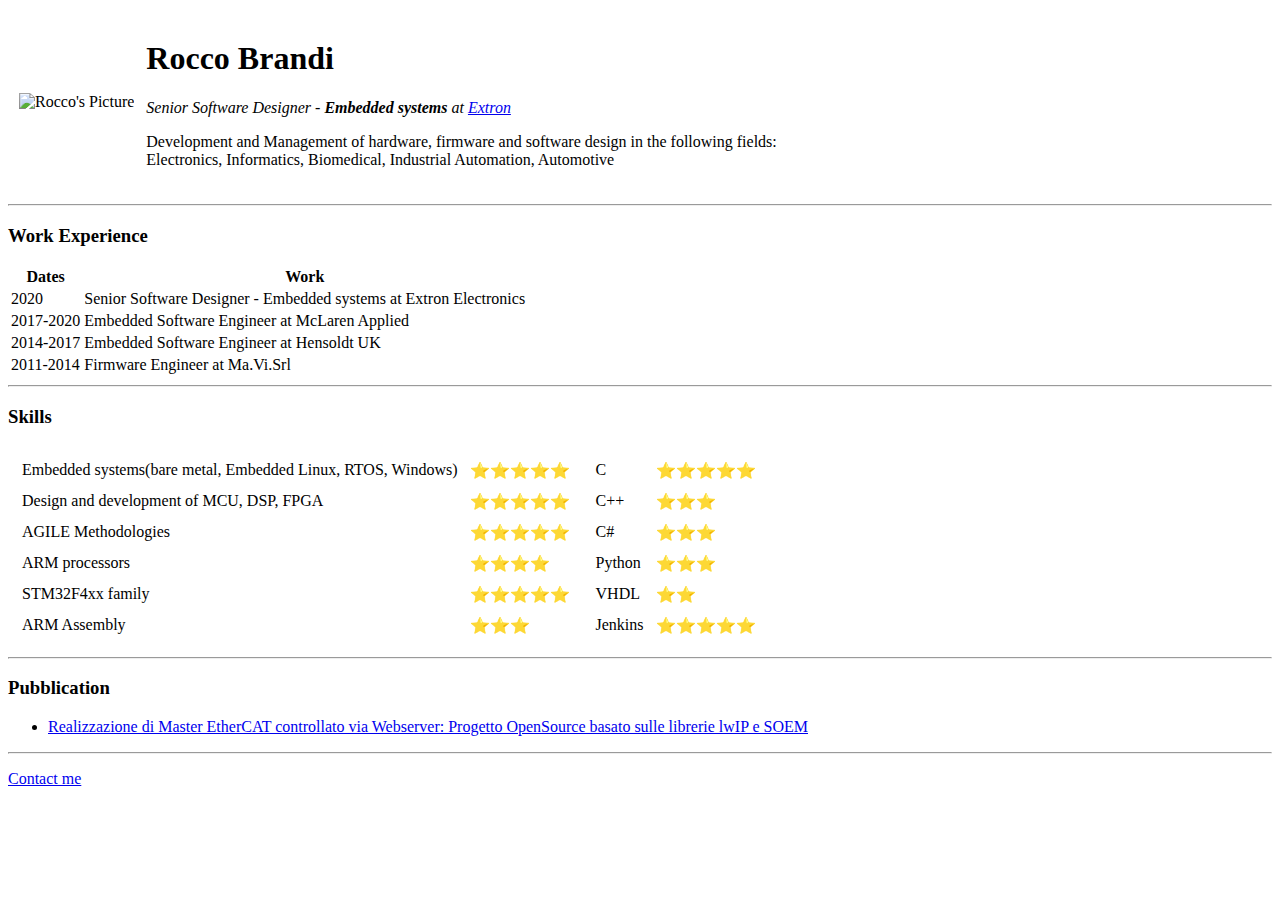
==== index.html @ 7bde96f4 "Update index.html" ====
<!DOCTYPE html>
<html lang="en">
    <head>
        <meta charset="UTF-8">
        <title>Rocco's Personal Site</title>
    </head>
    <body>
        <table cellspacing="10">
            <tr>
                <td><img src="blob/main/images/images/rocco-brandi.png" alt="Rocco's Picture" width="250" height="250"></td>
                <td><h1>Rocco Brandi</h1>
                    <p><em>Senior Software Designer - <strong>Embedded systems</strong> at
                        <a href="https://www.extron.com">Extron</a></em></p>
                    <p>Development and Management of hardware, firmware and software design in the following fields:<br>
                        Electronics, Informatics, Biomedical, Industrial Automation, Automotive</p></td>
            </tr>
        </table>
        <hr>
        <h3>Work Experience</h3>
        <table>
            <thead>
                <tr>
                    <th>Dates</th>
                    <th>Work</th>
                </tr>
            </thead>
            <tbody>
                <tr>
                    <td>2020</td>
                    <td>Senior Software Designer - Embedded systems at Extron Electronics</td>
                </tr>
                 <tr>
                    <td>2017-2020</td>
                    <td>Embedded Software Engineer at McLaren Applied</td>
                </tr>
                <tr>
                    <td>2014-2017</td>
                    <td>Embedded Software Engineer at Hensoldt UK</td>
                </tr>
                <tr>
                    <td>2011-2014</td>
                    <td>Firmware Engineer at Ma.Vi.Srl</td>
                </tr>
            </tbody>
        </table>

        <hr>
        <h3>Skills</h3>
        <table>
            <tr>
                <td>
                    <table cellspacing="10">
                        <tr>
                            <td>Embedded systems(bare metal, Embedded Linux, RTOS, Windows)</td>
                            <td>⭐⭐⭐⭐⭐</td>
                        </tr>
                        <tr>
                            <td>Design and development of MCU, DSP, FPGA </td>
                            <td>⭐⭐⭐⭐⭐</td>
                        </tr>
                        <tr>
                            <td>AGILE Methodologies</td>
                            <td>⭐⭐⭐⭐⭐</td>
                        </tr>
                        <tr>
                            <td>ARM processors</td>
                            <td>⭐⭐⭐⭐</td>
                        </tr>
                        <tr>
                            <td> STM32F4xx family</td>
                            <td>⭐⭐⭐⭐⭐</td>
                        </tr>
                        <tr>
                            <td>ARM Assembly</td>
                            <td>⭐⭐⭐</td>
                        </tr>
                    </table>
                </td>
                <td>
                    <table cellspacing="10">
                        <tr>
                            <td>C</td>
                            <td>⭐⭐⭐⭐⭐</td>
                        </tr>
                        <tr>
                            <td>C++</td>
                            <td>⭐⭐⭐</td>
                        </tr>
                        <tr>
                            <td>C#</td>
                            <td>⭐⭐⭐</td>
                        </tr>
                        <tr>
                            <td>Python</td>
                            <td>⭐⭐⭐</td>
                        </tr>
                        <tr>
                            <td>VHDL</td>
                            <td>⭐⭐</td>
                        </tr>
                        <tr>
                            <td>Jenkins</td>
                            <td>⭐⭐⭐⭐⭐</td>
                        </tr>
                    </table>
                </td>

            </tr>
        </table>
        <hr>
        <h3>Pubblication</h3>
        <ul>
            <li><a href="https://www.amazon.co.uk/Realizzazione-Master-EtherCAT-controllato-Webserver/dp/3639763076/ref=sr_1_1?qid=1637697821&refinements=p_27%3ARocco+Brandi&s=books&sr=1-1">Realizzazione di Master EtherCAT controllato via Webserver: Progetto OpenSource basato sulle librerie lwIP e SOEM</a> </li>
        </ul>
        <hr>
        <!--<h3>Hobbies</h3>
        <ol>
            <li>Music</li>
            <li><a href="books.html">Reading</a> </li>
            <li>Motorsport</li>
        </ol>
        <hr>-->
        <p><a href="contacts.html">Contact me</a> </p>
    </body>
</html>
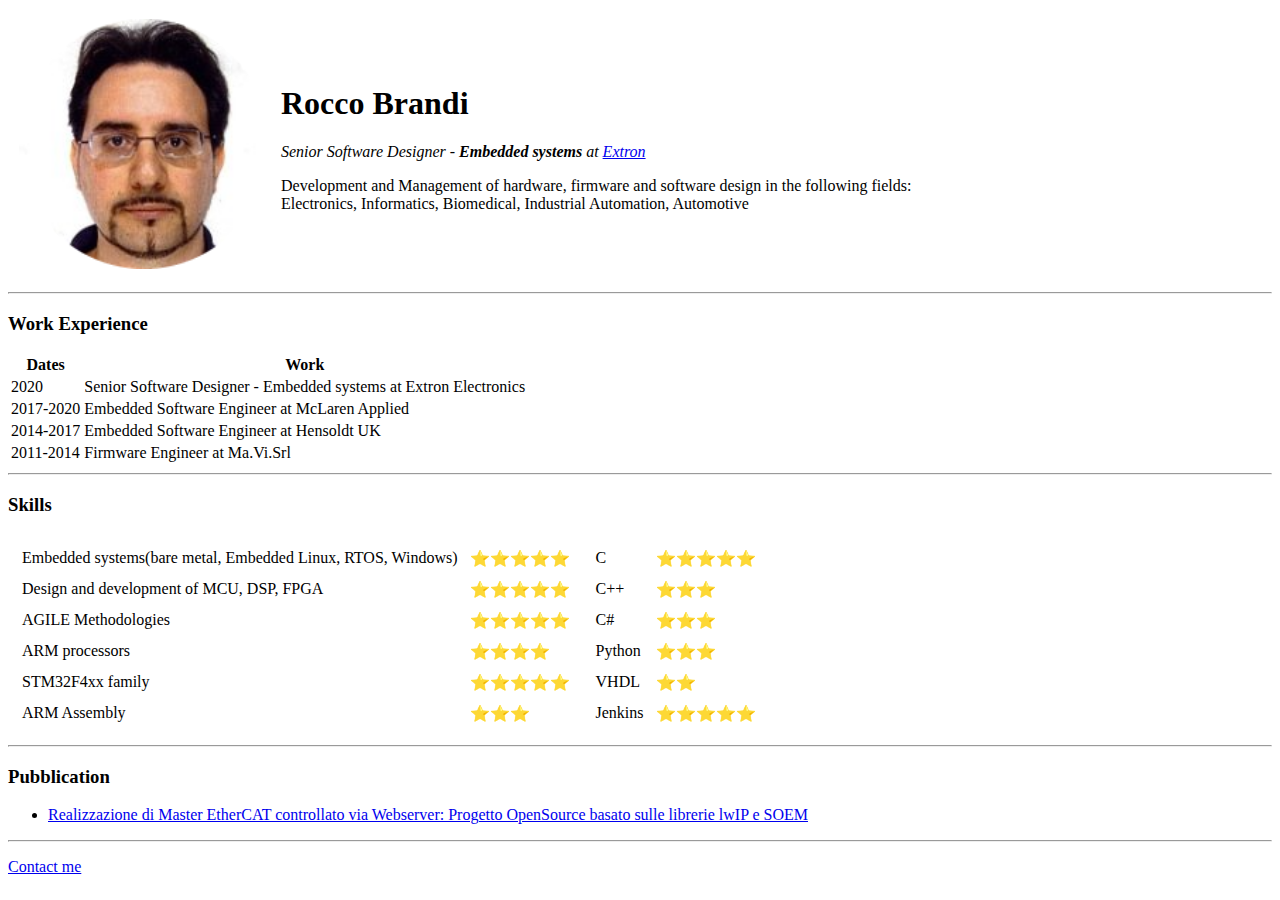
==== commit c7888304: "Update index.html" ====
--- a/index.html
+++ b/index.html
@@ -7,7 +7,7 @@
     <body>
         <table cellspacing="10">
             <tr>
-                <td><img src="blob/main/images/images/rocco-brandi.png" alt="Rocco's Picture" width="250" height="250"></td>
+                <td><img src="images/rocco-brandi.png" alt="Rocco's Picture" width="250" height="250"></td>
                 <td><h1>Rocco Brandi</h1>
                     <p><em>Senior Software Designer - <strong>Embedded systems</strong> at
                         <a href="https://www.extron.com">Extron</a></em></p>
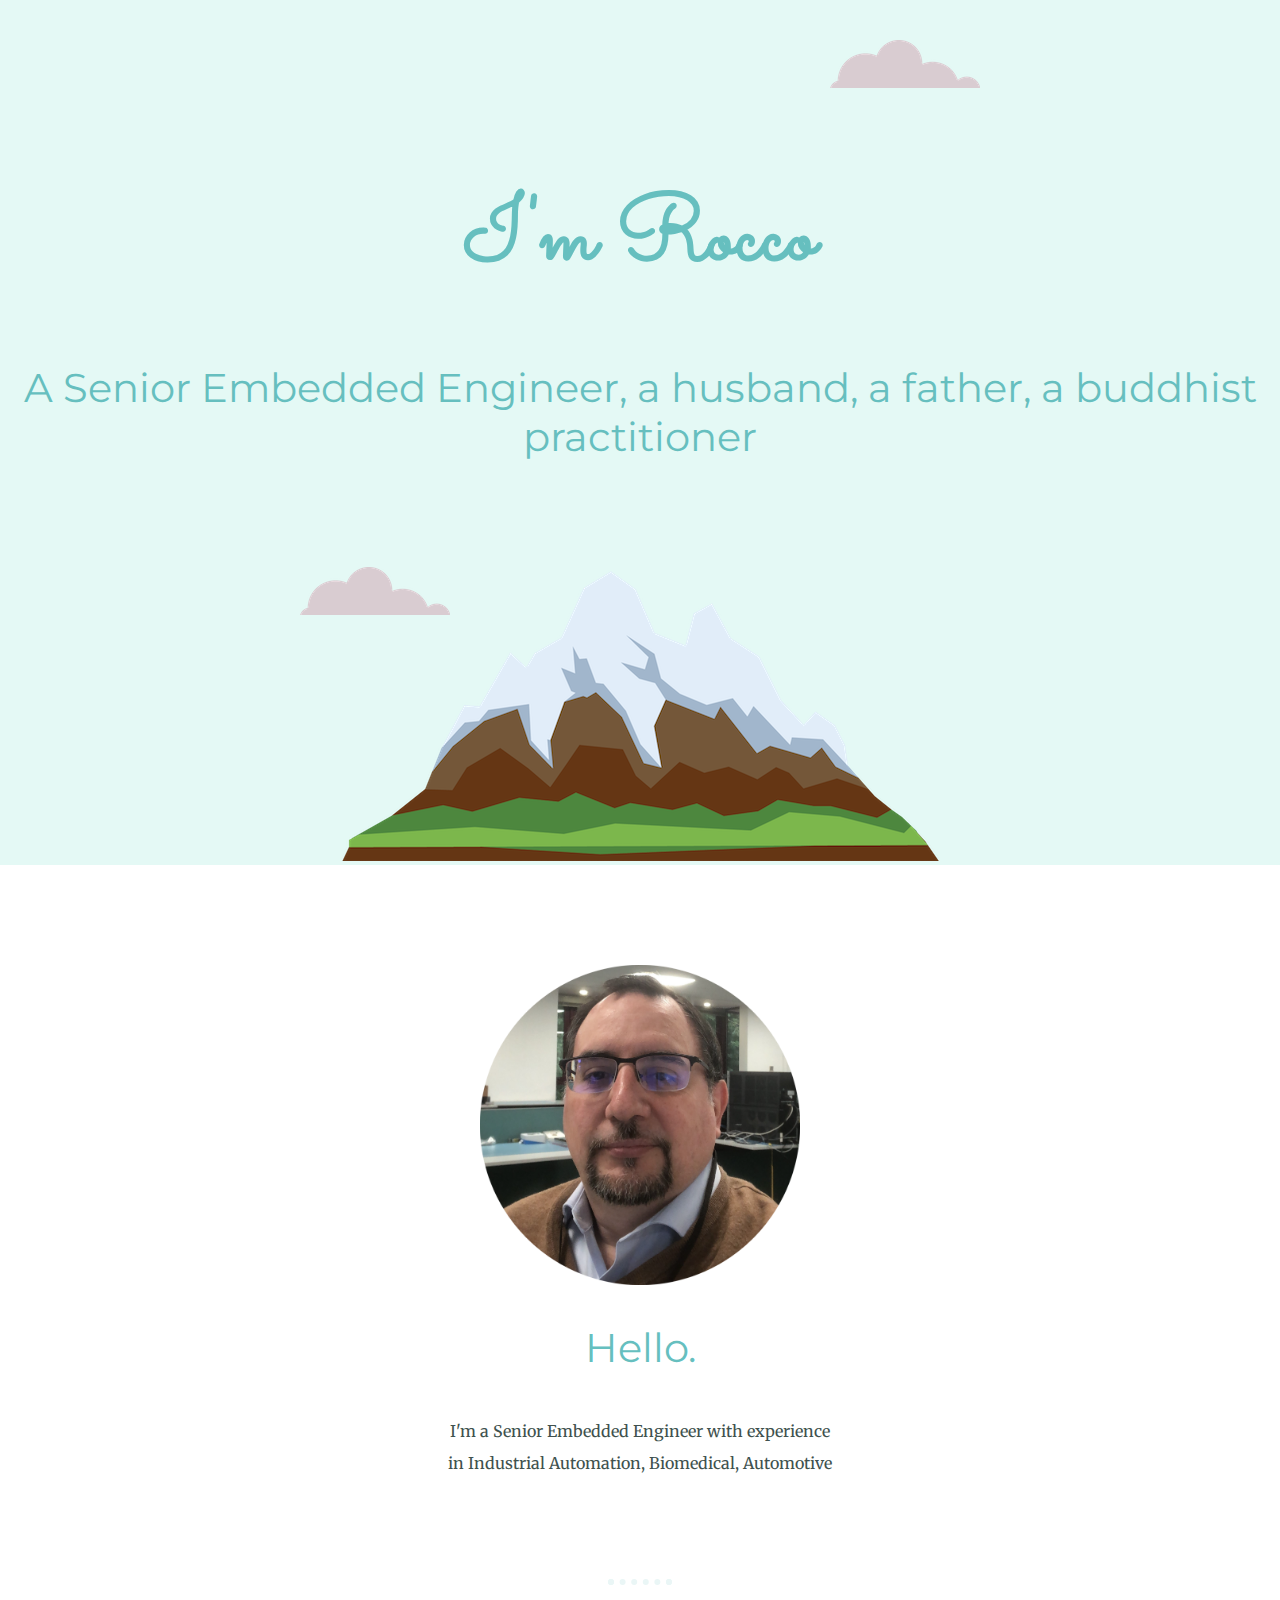
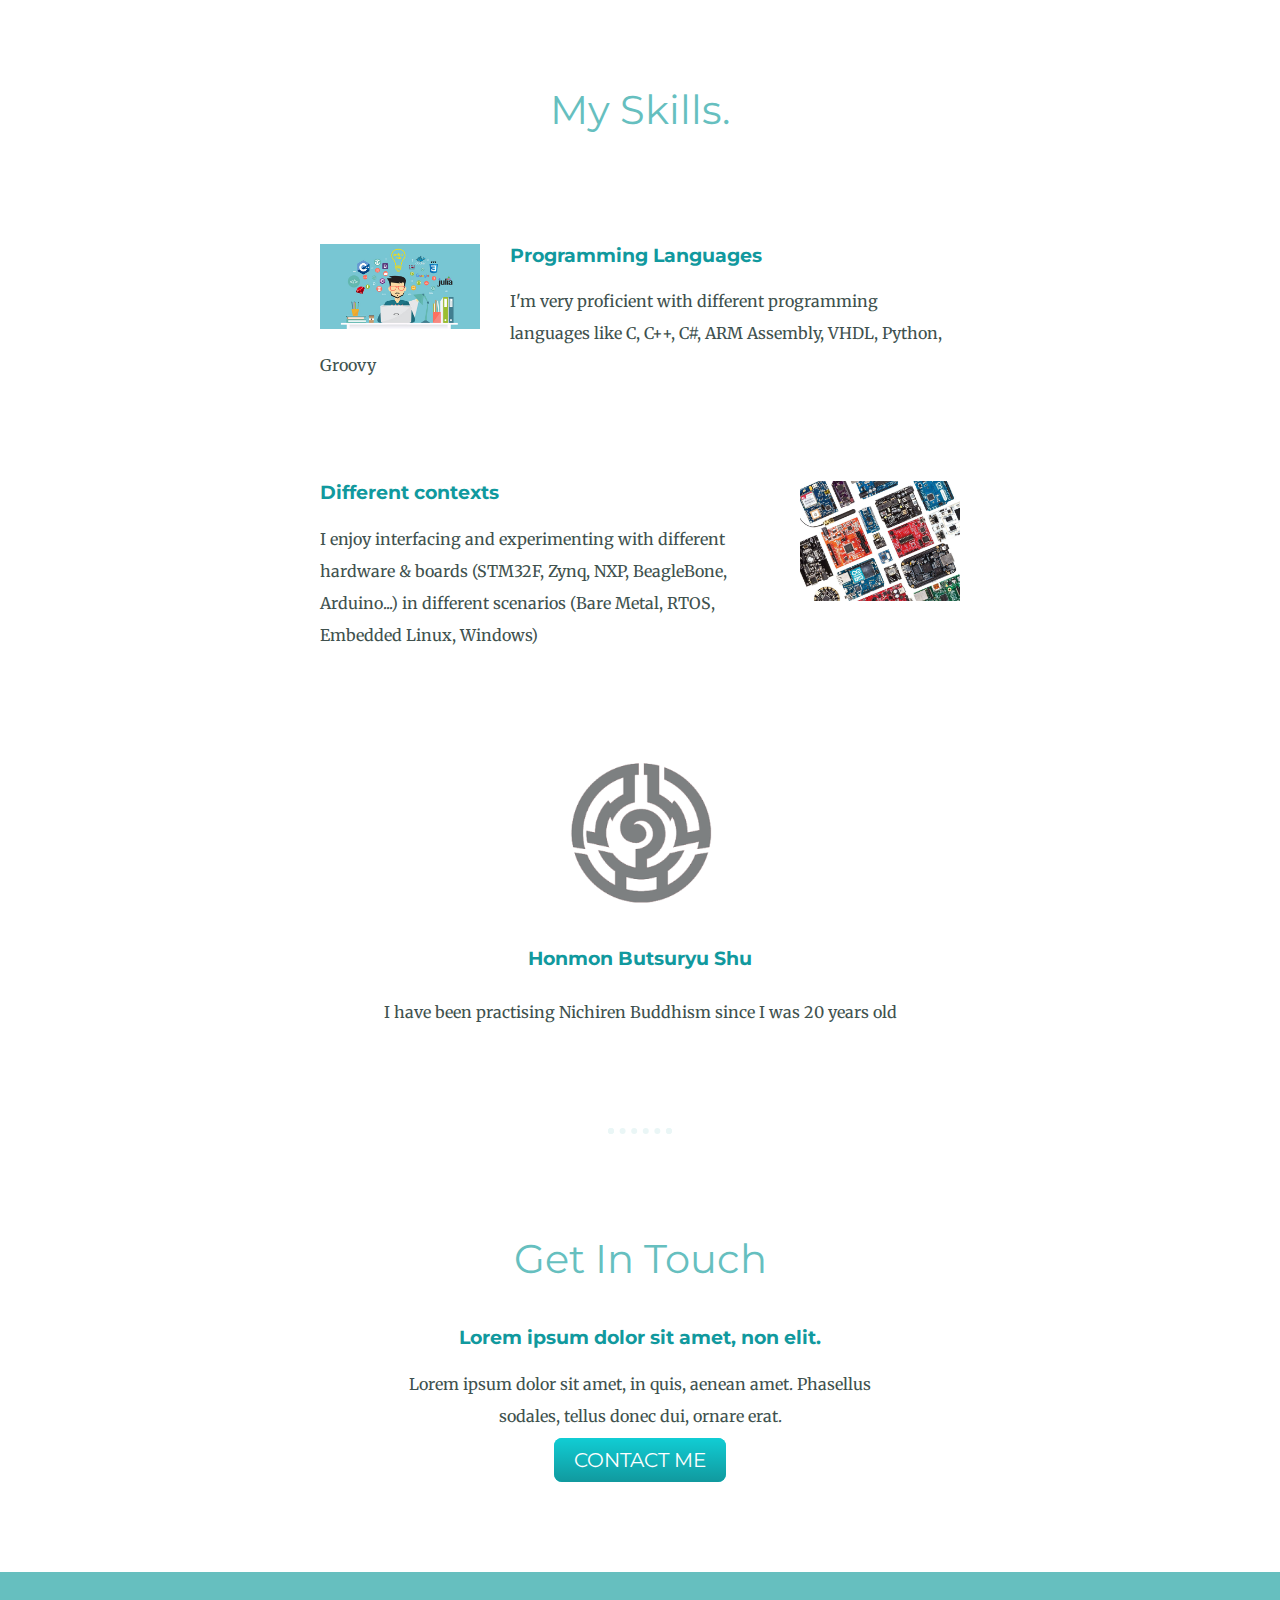
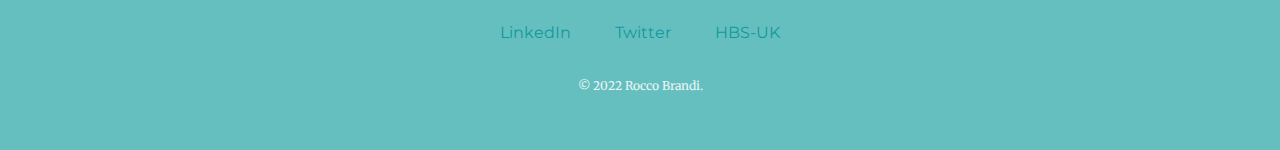
==== commit a6a58bc9: "new version" ====
--- a/index.html
+++ b/index.html
@@ -1,125 +1,65 @@
 <!DOCTYPE html>
 <html lang="en">
-    <head>
-        <meta charset="UTF-8">
-        <title>Rocco's Personal Site</title>
-    </head>
-    <body>
-        <table cellspacing="10">
-            <tr>
-                <td><img src="images/rocco-brandi.png" alt="Rocco's Picture" width="250" height="250"></td>
-                <td><h1>Rocco Brandi</h1>
-                    <p><em>Senior Software Designer - <strong>Embedded systems</strong> at
-                        <a href="https://www.extron.com">Extron</a></em></p>
-                    <p>Development and Management of hardware, firmware and software design in the following fields:<br>
-                        Electronics, Informatics, Biomedical, Industrial Automation, Automotive</p></td>
-            </tr>
-        </table>
-        <hr>
-        <h3>Work Experience</h3>
-        <table>
-            <thead>
-                <tr>
-                    <th>Dates</th>
-                    <th>Work</th>
-                </tr>
-            </thead>
-            <tbody>
-                <tr>
-                    <td>2020</td>
-                    <td>Senior Software Designer - Embedded systems at Extron Electronics</td>
-                </tr>
-                 <tr>
-                    <td>2017-2020</td>
-                    <td>Embedded Software Engineer at McLaren Applied</td>
-                </tr>
-                <tr>
-                    <td>2014-2017</td>
-                    <td>Embedded Software Engineer at Hensoldt UK</td>
-                </tr>
-                <tr>
-                    <td>2011-2014</td>
-                    <td>Firmware Engineer at Ma.Vi.Srl</td>
-                </tr>
-            </tbody>
-        </table>
+<head>
+    <meta charset="UTF-8">
+    <title>Rocco Brandi</title>
+    <link rel="stylesheet" href="css/styles.css">
+    <link rel="icon" href="images/favicon.ico">
+    <link rel="preconnect" href="https://fonts.googleapis.com">
+    <link rel="preconnect" href="https://fonts.gstatic.com" crossorigin>
+    <link href="https://fonts.googleapis.com/css2?family=Merriweather&family=Montserrat&family=Sacramento&display=swap" rel="stylesheet">
+</head>
+<body>
+<div class="top-container">
+    <img class="top-cloud" src="images/cloud.png" alt="Cloud">
+    <h1>I'm Rocco</h1>
+    <h2>A Senior Embedded Engineer, a husband, a father, a buddhist practitioner</h2>
+    <img class="bottom-cloud" src="images/cloud.png" alt="Cloud">
+    <img src="images/mountain.png" alt="Mount">
+</div>
+<div class="middle-container">
+    <div class="profile">
+        <img class="pictures" src="images/NewCVImage.png" alt="Me">
+        <h2>Hello.</h2>
+        <p class="intro"> I'm a Senior Embedded Engineer with experience in Industrial Automation, Biomedical, Automotive</p>
+    </div>
+    <hr>
+    <div class="skills">
+        <h2>My Skills.</h2>
+        <div class="skill-row">
+            <img class="pictures-skills" src="images/skills.jpg" alt="skills">
+            <h3>Programming Languages</h3>
+            <p>I'm very proficient with different programming languages like C, C++, C#, ARM Assembly, VHDL, Python, Groovy</p>
+        </div>
+        <div class="skill-row">
+            <img class="pictures-boards" src="images/boards.jpeg" alt="boards">
+            <h3>Different contexts</h3>
+            <p>I enjoy interfacing and experimenting with different hardware & boards (STM32F, Zynq, NXP, BeagleBone, Arduino...) in different scenarios (Bare Metal, RTOS, Embedded Linux, Windows)  </p>
+        </div>
 
-        <hr>
-        <h3>Skills</h3>
-        <table>
-            <tr>
-                <td>
-                    <table cellspacing="10">
-                        <tr>
-                            <td>Embedded systems(bare metal, Embedded Linux, RTOS, Windows)</td>
-                            <td>⭐⭐⭐⭐⭐</td>
-                        </tr>
-                        <tr>
-                            <td>Design and development of MCU, DSP, FPGA </td>
-                            <td>⭐⭐⭐⭐⭐</td>
-                        </tr>
-                        <tr>
-                            <td>AGILE Methodologies</td>
-                            <td>⭐⭐⭐⭐⭐</td>
-                        </tr>
-                        <tr>
-                            <td>ARM processors</td>
-                            <td>⭐⭐⭐⭐</td>
-                        </tr>
-                        <tr>
-                            <td> STM32F4xx family</td>
-                            <td>⭐⭐⭐⭐⭐</td>
-                        </tr>
-                        <tr>
-                            <td>ARM Assembly</td>
-                            <td>⭐⭐⭐</td>
-                        </tr>
-                    </table>
-                </td>
-                <td>
-                    <table cellspacing="10">
-                        <tr>
-                            <td>C</td>
-                            <td>⭐⭐⭐⭐⭐</td>
-                        </tr>
-                        <tr>
-                            <td>C++</td>
-                            <td>⭐⭐⭐</td>
-                        </tr>
-                        <tr>
-                            <td>C#</td>
-                            <td>⭐⭐⭐</td>
-                        </tr>
-                        <tr>
-                            <td>Python</td>
-                            <td>⭐⭐⭐</td>
-                        </tr>
-                        <tr>
-                            <td>VHDL</td>
-                            <td>⭐⭐</td>
-                        </tr>
-                        <tr>
-                            <td>Jenkins</td>
-                            <td>⭐⭐⭐⭐⭐</td>
-                        </tr>
-                    </table>
-                </td>
+        <div class="skill-bhuddism">
+            <img class="pictures" src="images/hbs.png" alt="hbs">
+            <h3>Honmon Butsuryu Shu</h3>
+            <p>I have been practising Nichiren Buddhism since I was 20 years old</p>
+        </div>
+    </div>
+    <hr>
+    <div class="contact-me">
+        <h2>Get In Touch</h2>
+        <h3>Lorem ipsum dolor sit amet, non elit.</h3>
+        <p>Lorem ipsum dolor sit amet, in quis, aenean amet. Phasellus sodales, tellus donec dui, ornare erat.</p>
+        <a class="btn" href="mailto:viccio75@email.com">CONTACT ME</a>
+    </div>
+</div>
 
-            </tr>
-        </table>
-        <hr>
-        <h3>Pubblication</h3>
-        <ul>
-            <li><a href="https://www.amazon.co.uk/Realizzazione-Master-EtherCAT-controllato-Webserver/dp/3639763076/ref=sr_1_1?qid=1637697821&refinements=p_27%3ARocco+Brandi&s=books&sr=1-1">Realizzazione di Master EtherCAT controllato via Webserver: Progetto OpenSource basato sulle librerie lwIP e SOEM</a> </li>
-        </ul>
-        <hr>
-        <!--<h3>Hobbies</h3>
-        <ol>
-            <li>Music</li>
-            <li><a href="books.html">Reading</a> </li>
-            <li>Motorsport</li>
-        </ol>
-        <hr>-->
-        <p><a href="contacts.html">Contact me</a> </p>
-    </body>
-</html>
+
+<div class="bottom-container">
+    <a class="footer-link" href="https://www.linkedin.com/in/rocco-brandi/">LinkedIn</a>
+    <a class="footer-link" href="https://twitter.com/">Twitter</a>
+    <a class="footer-link" href="http://www.hbs-uk.com/">HBS-UK</a>
+    <p class="copyright">© 2022 Rocco Brandi.</p>
+</div>
+
+
+</body>
+</html>--- a/css/styles.css
+++ b/css/styles.css
@@ -0,0 +1,151 @@
+body{
+color: #40514E;
+margin:0;
+text-align:center;
+font-family: 'Merriweather', serif;
+}
+
+.top-container {
+background-color: #E4F9F5;
+position:relative;
+padding-top:100px;
+}
+
+.middle-container {
+margin: 100px 0;
+}
+
+.bottom-container {
+    background-color: #66BFBF;
+    padding: 50px 0 20px;
+}
+
+.intro {
+width: 30%;
+margin: auto;
+}
+
+a{
+    color: #11999E;
+    font-family: 'Montserrat', sans-serif;
+    margin:10px 20px;
+    text-decoration: none;
+}
+a:hover {
+    color: #EAF6F6;
+}
+
+h1 {
+    font-size:5.625rem;
+    margin: 50px auto 0 auto;
+    font-family: 'Sacramento', cursive;
+    color: #66BFBF;
+    line-height: 2;
+}
+
+h2 {
+    font-size:2.5rem;
+    font-family: 'Montserrat', sans-serif;
+    color: #66BFBF;
+    font-weight: normal;
+    padding-bottom:10px;
+}
+
+h3 {
+    font-family: 'Montserrat', sans-serif;
+    color: #11999E;
+}
+
+p {
+    line-height: 2;
+}
+
+hr {
+    border: dotted #EAF6F6 6px;
+    border-bottom: none;
+    width: 4%;
+    margin: 100px auto;
+}
+
+.pictures {
+  width: 25%;
+  height: auto;
+}
+
+.pictures-skills {
+  width: 25%;
+  float: left;
+  margin-right:30px;
+}
+
+.pictures-boards {
+    width: 25%;
+    float: right;
+    margin-left:30px;
+}
+
+.bottom-cloud {
+    position:absolute;
+    left:300px;
+    bottom:250px;
+}
+.top-cloud{
+    position:absolute;
+    right:300px;
+    top:40px;
+
+}
+.skill-row{
+    margin: 100px auto 100px auto;
+    width: 50%;
+    text-align: left;
+
+}
+
+.skill-bhuddism{
+    margin: 100px auto 100px auto;
+    width: 50%;;
+    line-height: 2;
+}
+
+.footer-link{
+    color: #11999E;
+}
+
+.contact-me {
+    width:40%;
+    margin:40px auto 60px;
+}
+
+.copyright{
+    color: #EAF6F6;
+    font-size: 0.75rem;
+    padding: 20px 0;
+}
+
+.btn {
+  background: #11CDD4;
+  background-image: -webkit-linear-gradient(top, #11CDD4, #11999E);
+  background-image: -moz-linear-gradient(top, #11CDD4, #11999E);
+  background-image: -ms-linear-gradient(top, #11CDD4, #11999E);
+  background-image: -o-linear-gradient(top, #11CDD4, #11999E);
+  background-image: linear-gradient(to bottom, #11CDD4, #11999E);
+  -webkit-border-radius: 8;
+  -moz-border-radius: 8;
+  border-radius: 8px;
+  font-family: 'Montserrat', sans-serif;
+  color: #ffffff;
+  font-size: 20px;
+  padding: 10px 20px 10px 20px;
+  text-decoration: none;
+}
+
+.btn:hover {
+  background: #30E3CB;
+  background-image: -webkit-linear-gradient(top, #30E3CB, #2BC4AD);
+  background-image: -moz-linear-gradient(top, #30E3CB, #2BC4AD);
+  background-image: -ms-linear-gradient(top, #30E3CB, #2BC4AD);
+  background-image: -o-linear-gradient(top, #30E3CB, #2BC4AD);
+  background-image: linear-gradient(to bottom, #30E3CB, #2BC4AD);
+  text-decoration: none;
+}